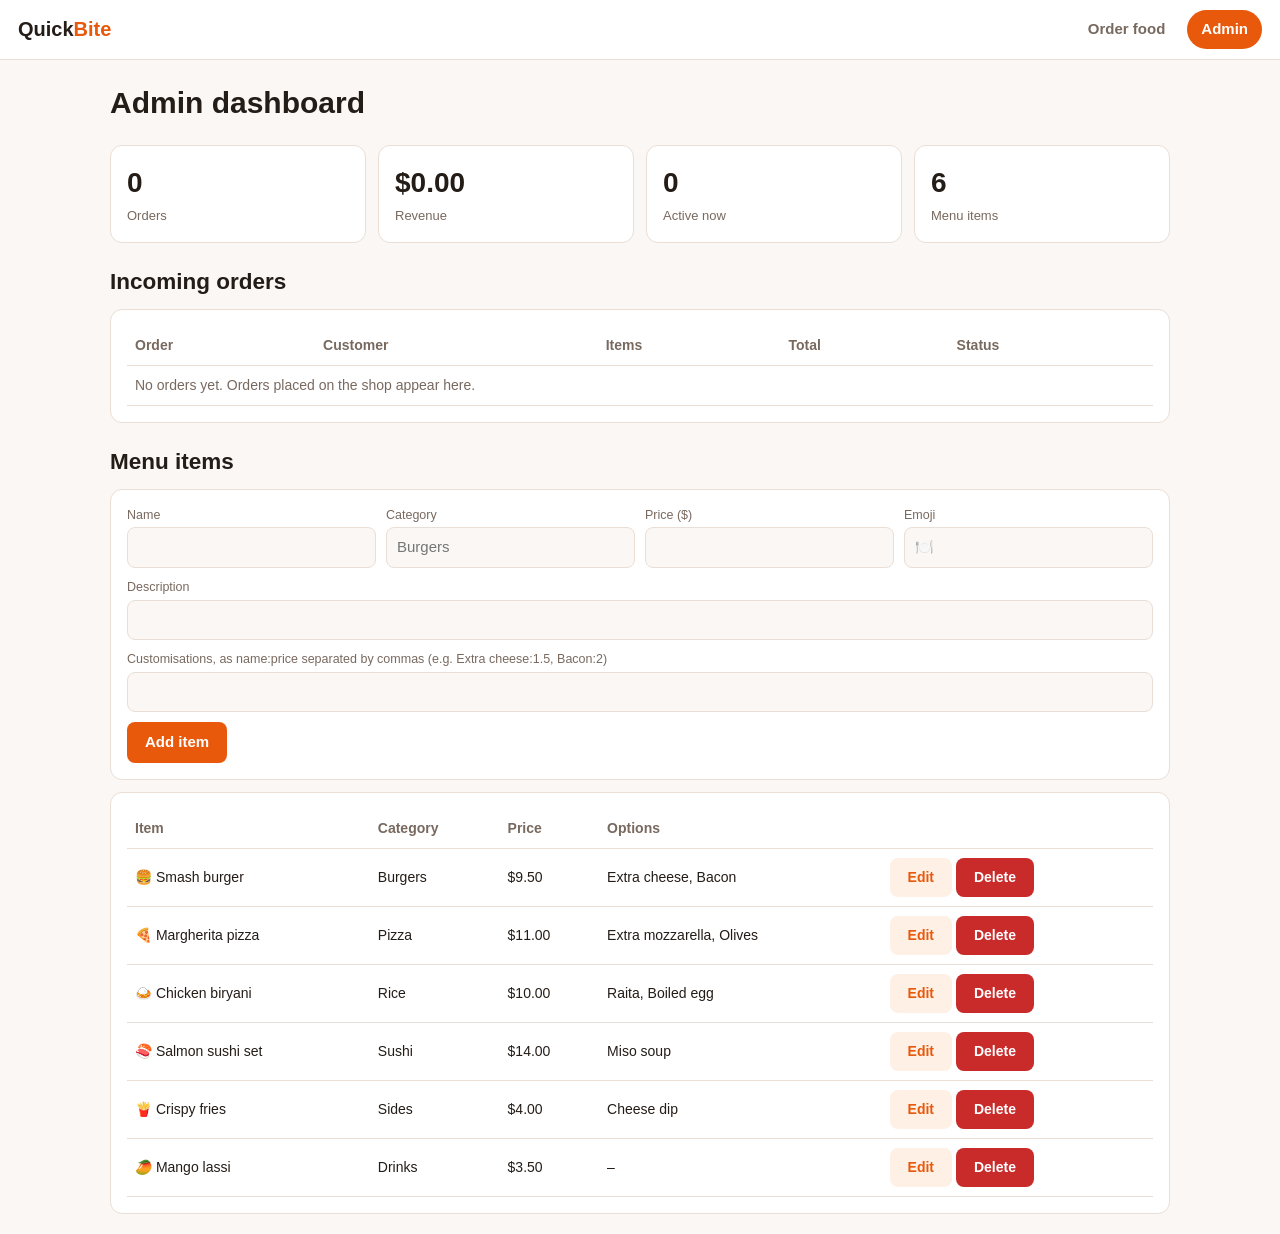
==== admin.html @ 3d996577 "first commit" ====
<!DOCTYPE html>
<html lang="en">

<head>
    <meta charset="utf-8">
    <meta name="viewport" content="width=device-width, initial-scale=1, viewport-fit=cover">
    <title>QuickBite – Admin dashboard</title>
    <link rel="stylesheet" href="styles.css">
</head>

<body>
    <nav>
        <div class="lg">Quick<b>Bite</b></div>
        <a class="tab" href="index.html">Order food</a>
        <a class="tab on" href="admin.html">Admin</a>
    </nav>

    <main class="w">
        <h1 style="margin-top:0">Admin dashboard</h1>
        <div class="stats" id="stats"></div>
        <h2 class="s">Incoming orders</h2>
        <div class="card sc">
            <table>
                <thead>
                    <tr>
                        <th>Order</th>
                        <th>Customer</th>
                        <th>Items</th>
                        <th>Total</th>
                        <th>Status</th>
                    </tr>
                </thead>
                <tbody id="ot"></tbody>
            </table>
        </div>
        <h2 class="s">Menu items</h2>
        <div class="card">
            <div class="f">
                <div><label class="l" for="fn">Name</label><input id="fn"></div>
                <div><label class="l" for="fc">Category</label><input id="fc" placeholder="Burgers"></div>
                <div><label class="l" for="fp">Price ($)</label><input id="fp" type="number" step="0.5"></div>
                <div><label class="l" for="fe">Emoji</label><input id="fe" value="🍽️"></div>
            </div>
            <div class="f">
                <div style="grid-column:1/-1"><label class="l" for="fd">Description</label><input id="fd"></div>
                <div style="grid-column:1/-1"><label class="l" for="fa">Customisations, as name:price separated by
                        commas
                        (e.g. Extra cheese:1.5, Bacon:2)</label><input id="fa"></div>
            </div>
            <div class="row" style="justify-content:flex-start">
                <button class="btn" id="fs">Add item</button>
                <button class="btn g hide" id="fx">Cancel edit</button>
            </div>
        </div>
        <div class="card sc" style="margin-top:12px">
            <table>
                <thead>
                    <tr>
                        <th>Item</th>
                        <th>Category</th>
                        <th>Price</th>
                        <th>Options</th>
                        <th></th>
                    </tr>
                </thead>
                <tbody id="mt"></tbody>
            </table>
        </div>
    </main>

    <script src="data.js"></script>
    <script src="admin.js"></script>
</body>

</html>
---- styles.css ----
:root{--bg:#faf7f4;--sf:#fff;--tx:#241c17;--mu:#78695f;--ln:#eadfd6;--ac:#e8590c;--ac2:#fff0e6;--ok:#2f9e44;box-sizing:border-box;padding-top:env(safe-area-inset-top,0px);padding-bottom:env(safe-area-inset-bottom,0px)}
@media (prefers-color-scheme:dark){:root:not([data-theme="light"]){--bg:#171210;--sf:#221a16;--tx:#f3ebe5;--mu:#b0a095;--ln:#3a2e27;--ac:#ff7a33;--ac2:#33201500}}
:root[data-theme="dark"]{--bg:#171210;--sf:#221a16;--tx:#f3ebe5;--mu:#b0a095;--ln:#3a2e27;--ac:#ff7a33;--ac2:#332015}
html{height:100%;scroll-padding-top:env(safe-area-inset-top,0px)}*{box-sizing:border-box}
body{margin:0;background:var(--bg);color:var(--tx);font:15px/1.5 "Trebuchet MS","Segoe UI",sans-serif}
button,input,select,textarea{font:inherit;color:inherit}
:focus-visible{outline:2px solid var(--ac);outline-offset:2px}
nav{position:sticky;top:env(safe-area-inset-top,0px);z-index:5;background:var(--sf);border-bottom:1px solid var(--ln);display:flex;align-items:center;gap:8px;padding:10px 18px}
.lg{font-weight:800;font-size:20px;margin-right:auto}.lg b{color:var(--ac)}
.tab{border:0;background:none;padding:8px 14px;border-radius:20px;cursor:pointer;color:var(--mu);font-weight:600;text-decoration:none}
.tab.on{background:var(--ac);color:#fff}
.btn{border:0;background:var(--ac);color:#fff;padding:9px 18px;border-radius:8px;font-weight:700;cursor:pointer}
.btn.g{background:var(--ac2);color:var(--ac)}.btn.d{background:#c92a2a}
.w{max-width:1100px;margin:0 auto;padding:20px}
.hero{background:var(--ac);color:#fff;border-radius:16px;padding:34px 28px;margin-bottom:22px}
.hero h1{margin:0 0 6px;font-size:34px;line-height:1.1}.hero p{margin:0;opacity:.9}
.cats{display:flex;gap:8px;flex-wrap:wrap;margin-bottom:16px}
.cats button{border:1px solid var(--ln);background:var(--sf);padding:6px 14px;border-radius:20px;cursor:pointer}
.cats button.on{background:var(--tx);color:var(--bg);border-color:var(--tx)}
.grid{display:grid;grid-template-columns:repeat(auto-fill,minmax(230px,1fr));gap:14px}
.it{background:var(--sf);border:1px solid var(--ln);border-radius:12px;padding:14px;display:flex;flex-direction:column;gap:6px}
.em{font-size:44px;background:var(--ac2);border-radius:10px;text-align:center;padding:8px}
.it h3{margin:4px 0 0;font-size:17px}.it p{margin:0;color:var(--mu);font-size:13.5px;flex:1}
.row{display:flex;justify-content:space-between;align-items:center;gap:8px}
.pr{font-weight:800}
.ov{position:fixed;inset:0;background:#0008;display:none;align-items:center;justify-content:center;z-index:20;padding:16px}
.ov.on{display:flex}
.md{background:var(--sf);border-radius:14px;padding:22px;width:100%;max-width:440px;max-height:90vh;overflow:auto}
.md h2{margin:0 0 10px}
.opt{display:flex;justify-content:space-between;padding:7px 0;border-bottom:1px solid var(--ln);gap:10px}
.opt label{display:flex;gap:8px;align-items:center;cursor:pointer}
.cart{position:fixed;right:0;top:0;bottom:0;width:min(380px,100%);background:var(--sf);border-left:1px solid var(--ln);z-index:15;padding:20px;transform:translateX(100%);transition:transform .2s;display:flex;flex-direction:column;gap:10px;overflow:auto}
.cart.on{transform:none}
.card{background:var(--sf);border:1px solid var(--ln);border-radius:12px;padding:16px}
.stats{display:grid;grid-template-columns:repeat(auto-fit,minmax(170px,1fr));gap:12px;margin-bottom:18px}
.stat b{display:block;font-size:28px}.stat span{color:var(--mu);font-size:13px}
.sc{overflow-x:auto}table{width:100%;border-collapse:collapse;min-width:520px}
th,td{text-align:left;padding:9px 8px;border-bottom:1px solid var(--ln);font-size:14px;vertical-align:middle}th{color:var(--mu)}
input,select,textarea{background:var(--bg);border:1px solid var(--ln);border-radius:8px;padding:8px 10px;width:100%}
.f{display:grid;grid-template-columns:repeat(auto-fit,minmax(150px,1fr));gap:10px;margin-bottom:10px}
label.l{font-size:12.5px;color:var(--mu);display:block;margin-bottom:3px}
.bar{display:flex;gap:4px;margin-top:8px}.bar i{flex:1;height:6px;border-radius:3px;background:var(--ln)}.bar i.on{background:var(--ok)}
.tag{display:inline-block;padding:2px 10px;border-radius:12px;background:var(--ac2);color:var(--ac);font-size:12.5px;font-weight:700}
h2.s{margin:22px 0 10px}.mu{color:var(--mu)}
.hide{display:none}
@media (max-width:600px){.hero h1{font-size:26px}.tab{padding:8px 10px}}
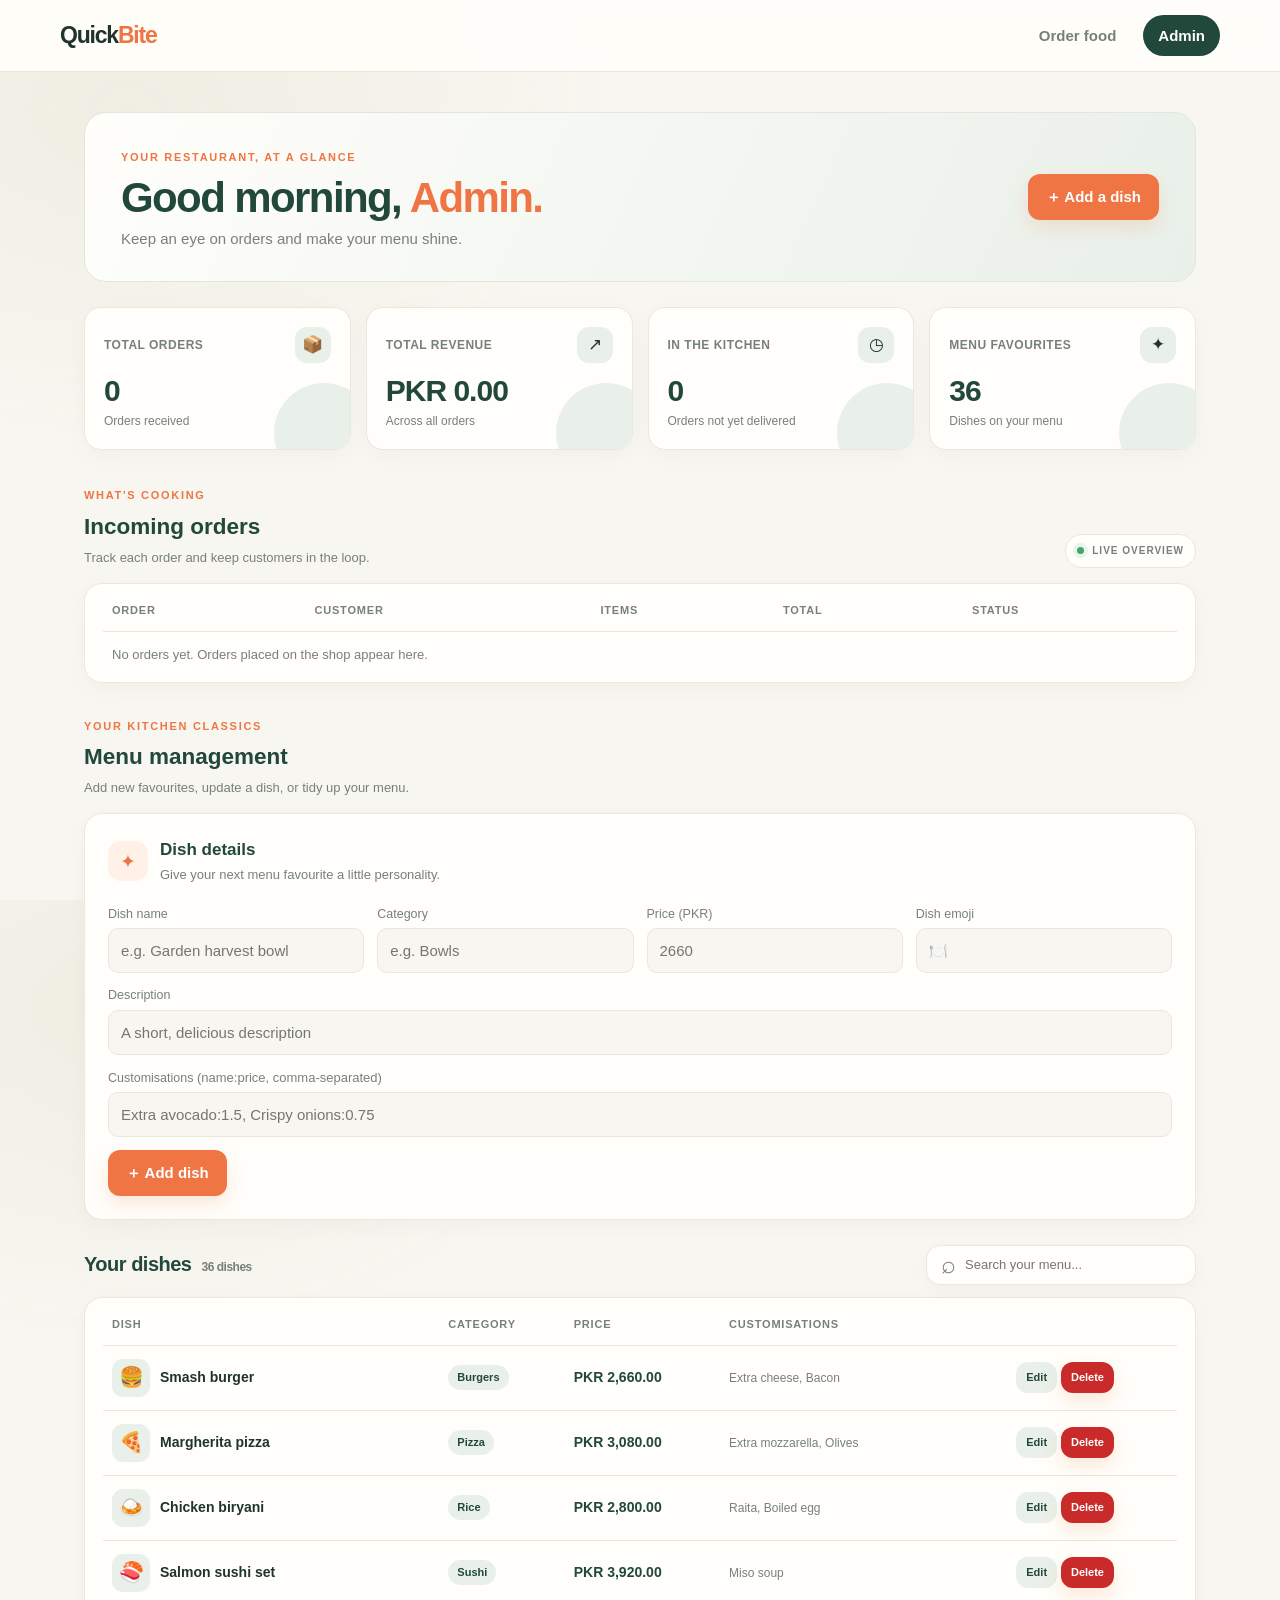
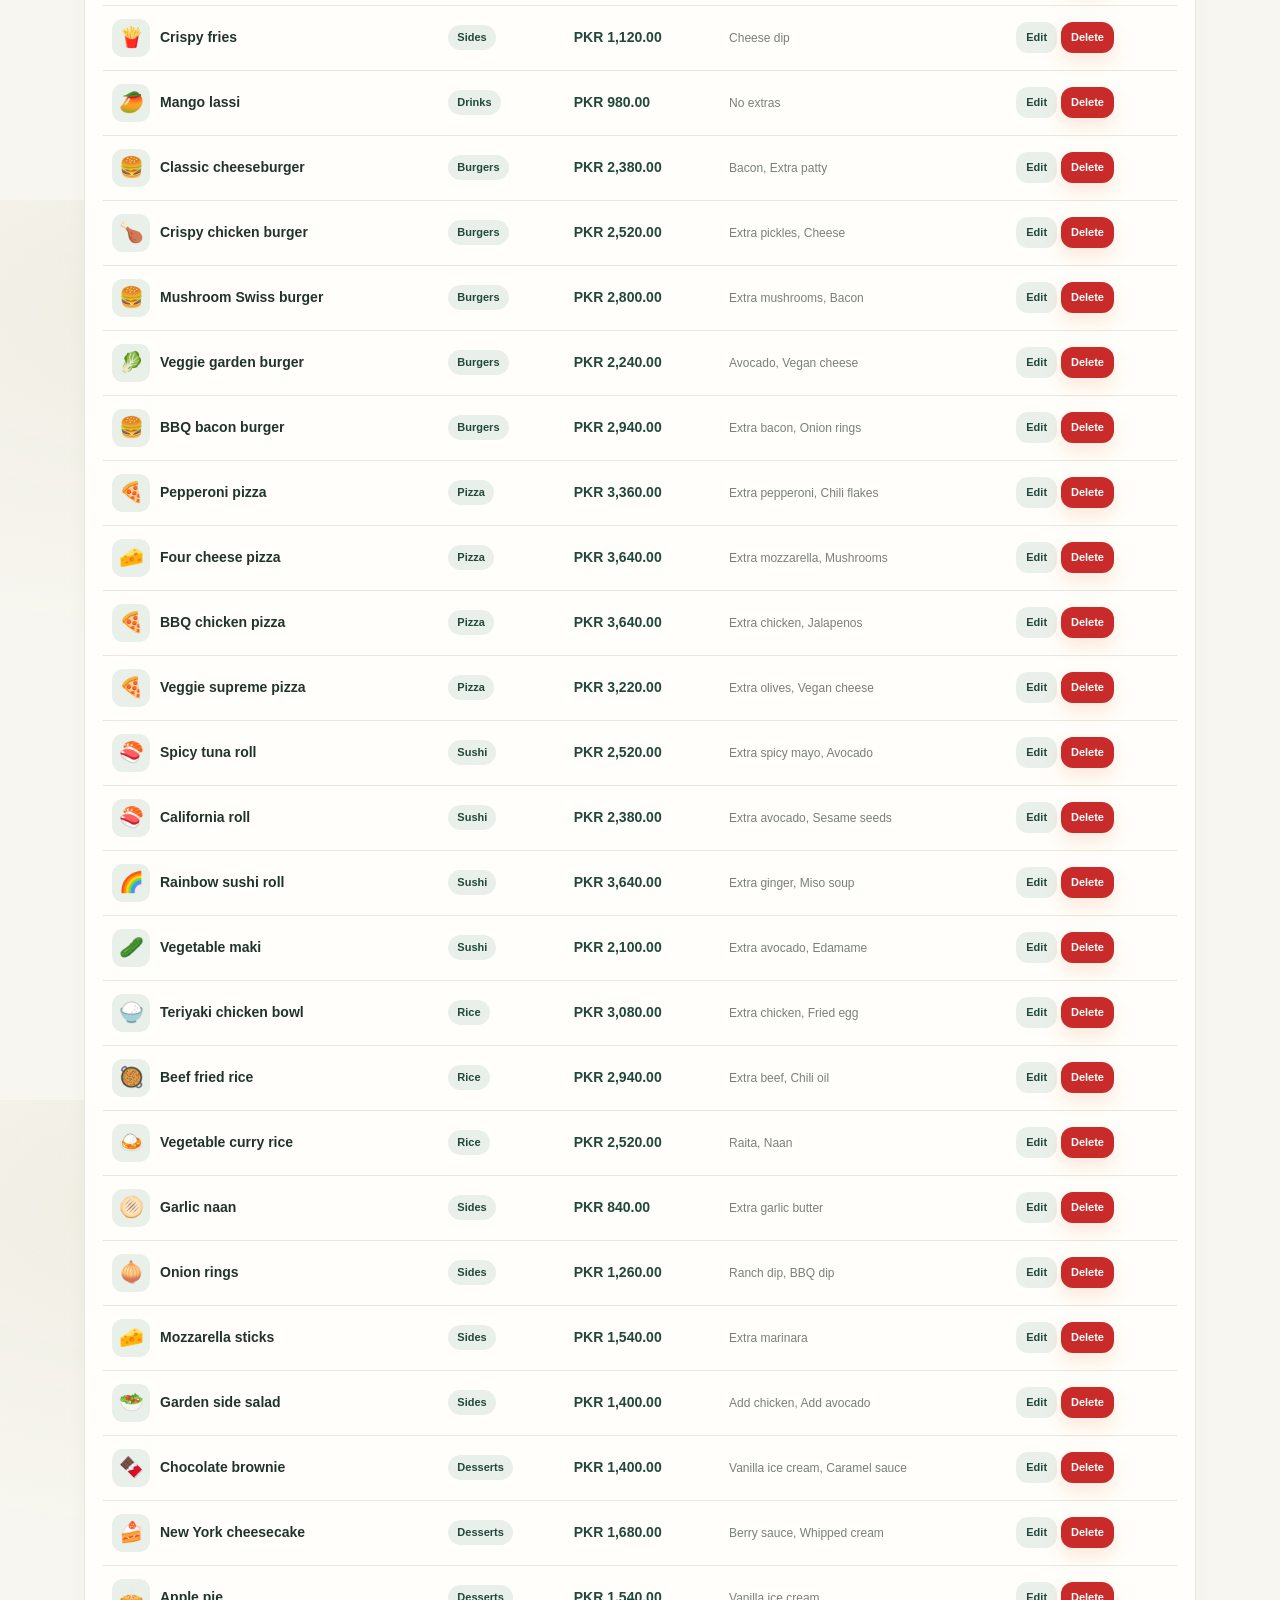
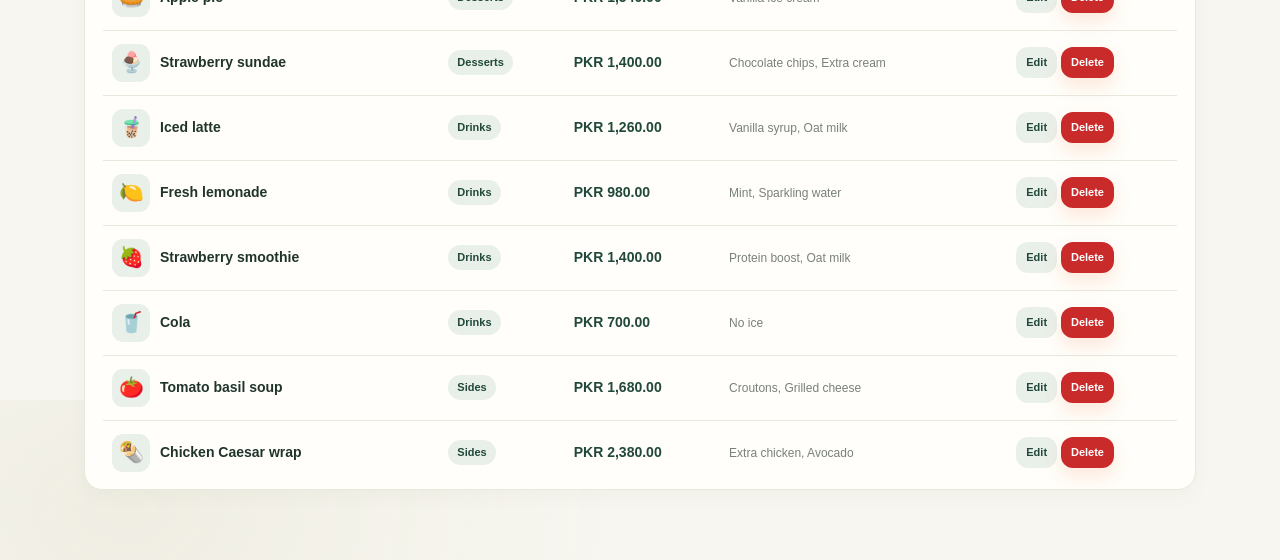
==== commit fb4fe429: "new theme added" ====
--- a/admin.html
+++ b/admin.html
@@ -10,16 +10,31 @@
 
 <body>
     <nav>
-        <div class="lg">Quick<b>Bite</b></div>
+        <a class="lg" href="admin.html">Quick<b>Bite</b></a>
         <a class="tab" href="index.html">Order food</a>
         <a class="tab on" href="admin.html">Admin</a>
     </nav>
 
     <main class="w">
-        <h1 style="margin-top:0">Admin dashboard</h1>
+        <header class="admin-hero">
+            <div>
+                <span class="eyebrow">YOUR RESTAURANT, AT A GLANCE</span>
+                <h1>Good morning, <em>Admin.</em></h1>
+                <p>Keep an eye on orders and make your menu shine.</p>
+            </div>
+            <a class="btn admin-hero-btn" href="#menu-management">＋ Add a dish</a>
+        </header>
         <div class="stats" id="stats"></div>
-        <h2 class="s">Incoming orders</h2>
-        <div class="card sc">
+        <section class="admin-section" aria-labelledby="orders-title">
+            <div class="admin-section-heading">
+                <div>
+                    <span class="eyebrow">WHAT'S COOKING</span>
+                    <h2 class="s" id="orders-title">Incoming orders</h2>
+                    <p class="mu">Track each order and keep customers in the loop.</p>
+                </div>
+                <span class="admin-live"><span></span> LIVE OVERVIEW</span>
+            </div>
+            <div class="card sc admin-table">
             <table>
                 <thead>
                     <tr>
@@ -32,40 +47,55 @@
                 </thead>
                 <tbody id="ot"></tbody>
             </table>
-        </div>
-        <h2 class="s">Menu items</h2>
-        <div class="card">
-            <div class="f">
-                <div><label class="l" for="fn">Name</label><input id="fn"></div>
-                <div><label class="l" for="fc">Category</label><input id="fc" placeholder="Burgers"></div>
-                <div><label class="l" for="fp">Price ($)</label><input id="fp" type="number" step="0.5"></div>
-                <div><label class="l" for="fe">Emoji</label><input id="fe" value="🍽️"></div>
             </div>
-            <div class="f">
-                <div style="grid-column:1/-1"><label class="l" for="fd">Description</label><input id="fd"></div>
-                <div style="grid-column:1/-1"><label class="l" for="fa">Customisations, as name:price separated by
-                        commas
-                        (e.g. Extra cheese:1.5, Bacon:2)</label><input id="fa"></div>
+        </section>
+        <section class="admin-section" id="menu-management" aria-labelledby="menu-title">
+            <div class="admin-section-heading">
+                <div>
+                    <span class="eyebrow">YOUR KITCHEN CLASSICS</span>
+                    <h2 class="s" id="menu-title">Menu management</h2>
+                    <p class="mu">Add new favourites, update a dish, or tidy up your menu.</p>
+                </div>
             </div>
-            <div class="row" style="justify-content:flex-start">
-                <button class="btn" id="fs">Add item</button>
-                <button class="btn g hide" id="fx">Cancel edit</button>
+            <div class="card admin-form-card">
+                <div class="admin-form-title">
+                    <span class="admin-form-icon">✦</span>
+                    <div><h3>Dish details</h3><p class="mu">Give your next menu favourite a little personality.</p></div>
+                </div>
+                <div class="f">
+                    <div><label class="l" for="fn">Dish name</label><input id="fn" placeholder="e.g. Garden harvest bowl"></div>
+                    <div><label class="l" for="fc">Category</label><input id="fc" placeholder="e.g. Bowls"></div>
+                    <div><label class="l" for="fp">Price (PKR)</label><input id="fp" type="number" min="0" step="1" placeholder="2660"></div>
+                    <div><label class="l" for="fe">Dish emoji</label><input id="fe" value="🍽️"></div>
+                </div>
+                <div class="f">
+                    <div class="admin-wide"><label class="l" for="fd">Description</label><input id="fd" placeholder="A short, delicious description"></div>
+                    <div class="admin-wide"><label class="l" for="fa">Customisations <span class="mu">(name:price, comma-separated)</span></label><input id="fa" placeholder="Extra avocado:1.5, Crispy onions:0.75"></div>
+                </div>
+                <div class="admin-form-actions">
+                    <button class="btn" id="fs">＋ Add dish</button>
+                    <button class="btn g hide" id="fx">Cancel edit</button>
+                </div>
             </div>
-        </div>
-        <div class="card sc" style="margin-top:12px">
-            <table>
-                <thead>
-                    <tr>
-                        <th>Item</th>
-                        <th>Category</th>
-                        <th>Price</th>
-                        <th>Options</th>
-                        <th></th>
-                    </tr>
-                </thead>
-                <tbody id="mt"></tbody>
-            </table>
-        </div>
+            <div class="menu-list-heading">
+                <h3>Your dishes <span class="menu-total" id="menu-total"></span></h3>
+                <label class="search admin-search"><span aria-hidden="true">⌕</span><input id="menu-filter" type="search" placeholder="Search your menu..." aria-label="Search menu items"></label>
+            </div>
+            <div class="card sc admin-table">
+                <table>
+                    <thead>
+                        <tr>
+                            <th>Dish</th>
+                            <th>Category</th>
+                            <th>Price</th>
+                            <th>Customisations</th>
+                            <th><span class="sr-only">Actions</span></th>
+                        </tr>
+                    </thead>
+                    <tbody id="mt"></tbody>
+                </table>
+            </div>
+        </section>
     </main>
 
     <script src="data.js"></script>
--- a/styles.css
+++ b/styles.css
@@ -1,46 +1,489 @@
-:root{--bg:#faf7f4;--sf:#fff;--tx:#241c17;--mu:#78695f;--ln:#eadfd6;--ac:#e8590c;--ac2:#fff0e6;--ok:#2f9e44;box-sizing:border-box;padding-top:env(safe-area-inset-top,0px);padding-bottom:env(safe-area-inset-bottom,0px)}
-@media (prefers-color-scheme:dark){:root:not([data-theme="light"]){--bg:#171210;--sf:#221a16;--tx:#f3ebe5;--mu:#b0a095;--ln:#3a2e27;--ac:#ff7a33;--ac2:#33201500}}
-:root[data-theme="dark"]{--bg:#171210;--sf:#221a16;--tx:#f3ebe5;--mu:#b0a095;--ln:#3a2e27;--ac:#ff7a33;--ac2:#332015}
-html{height:100%;scroll-padding-top:env(safe-area-inset-top,0px)}*{box-sizing:border-box}
-body{margin:0;background:var(--bg);color:var(--tx);font:15px/1.5 "Trebuchet MS","Segoe UI",sans-serif}
-button,input,select,textarea{font:inherit;color:inherit}
-:focus-visible{outline:2px solid var(--ac);outline-offset:2px}
-nav{position:sticky;top:env(safe-area-inset-top,0px);z-index:5;background:var(--sf);border-bottom:1px solid var(--ln);display:flex;align-items:center;gap:8px;padding:10px 18px}
-.lg{font-weight:800;font-size:20px;margin-right:auto}.lg b{color:var(--ac)}
-.tab{border:0;background:none;padding:8px 14px;border-radius:20px;cursor:pointer;color:var(--mu);font-weight:600;text-decoration:none}
-.tab.on{background:var(--ac);color:#fff}
-.btn{border:0;background:var(--ac);color:#fff;padding:9px 18px;border-radius:8px;font-weight:700;cursor:pointer}
-.btn.g{background:var(--ac2);color:var(--ac)}.btn.d{background:#c92a2a}
-.w{max-width:1100px;margin:0 auto;padding:20px}
-.hero{background:var(--ac);color:#fff;border-radius:16px;padding:34px 28px;margin-bottom:22px}
-.hero h1{margin:0 0 6px;font-size:34px;line-height:1.1}.hero p{margin:0;opacity:.9}
-.cats{display:flex;gap:8px;flex-wrap:wrap;margin-bottom:16px}
-.cats button{border:1px solid var(--ln);background:var(--sf);padding:6px 14px;border-radius:20px;cursor:pointer}
-.cats button.on{background:var(--tx);color:var(--bg);border-color:var(--tx)}
-.grid{display:grid;grid-template-columns:repeat(auto-fill,minmax(230px,1fr));gap:14px}
-.it{background:var(--sf);border:1px solid var(--ln);border-radius:12px;padding:14px;display:flex;flex-direction:column;gap:6px}
-.em{font-size:44px;background:var(--ac2);border-radius:10px;text-align:center;padding:8px}
-.it h3{margin:4px 0 0;font-size:17px}.it p{margin:0;color:var(--mu);font-size:13.5px;flex:1}
-.row{display:flex;justify-content:space-between;align-items:center;gap:8px}
-.pr{font-weight:800}
-.ov{position:fixed;inset:0;background:#0008;display:none;align-items:center;justify-content:center;z-index:20;padding:16px}
-.ov.on{display:flex}
-.md{background:var(--sf);border-radius:14px;padding:22px;width:100%;max-width:440px;max-height:90vh;overflow:auto}
-.md h2{margin:0 0 10px}
-.opt{display:flex;justify-content:space-between;padding:7px 0;border-bottom:1px solid var(--ln);gap:10px}
-.opt label{display:flex;gap:8px;align-items:center;cursor:pointer}
-.cart{position:fixed;right:0;top:0;bottom:0;width:min(380px,100%);background:var(--sf);border-left:1px solid var(--ln);z-index:15;padding:20px;transform:translateX(100%);transition:transform .2s;display:flex;flex-direction:column;gap:10px;overflow:auto}
-.cart.on{transform:none}
-.card{background:var(--sf);border:1px solid var(--ln);border-radius:12px;padding:16px}
-.stats{display:grid;grid-template-columns:repeat(auto-fit,minmax(170px,1fr));gap:12px;margin-bottom:18px}
-.stat b{display:block;font-size:28px}.stat span{color:var(--mu);font-size:13px}
-.sc{overflow-x:auto}table{width:100%;border-collapse:collapse;min-width:520px}
-th,td{text-align:left;padding:9px 8px;border-bottom:1px solid var(--ln);font-size:14px;vertical-align:middle}th{color:var(--mu)}
-input,select,textarea{background:var(--bg);border:1px solid var(--ln);border-radius:8px;padding:8px 10px;width:100%}
-.f{display:grid;grid-template-columns:repeat(auto-fit,minmax(150px,1fr));gap:10px;margin-bottom:10px}
-label.l{font-size:12.5px;color:var(--mu);display:block;margin-bottom:3px}
-.bar{display:flex;gap:4px;margin-top:8px}.bar i{flex:1;height:6px;border-radius:3px;background:var(--ln)}.bar i.on{background:var(--ok)}
-.tag{display:inline-block;padding:2px 10px;border-radius:12px;background:var(--ac2);color:var(--ac);font-size:12.5px;font-weight:700}
-h2.s{margin:22px 0 10px}.mu{color:var(--mu)}
-.hide{display:none}
-@media (max-width:600px){.hero h1{font-size:26px}.tab{padding:8px 10px}}
+:root {
+    color-scheme: light;
+    --bg: #f7f6f0;
+    --sf: #fffefa;
+    --tx: #20342c;
+    --mu: #788179;
+    --ln: #e8e8dd;
+    --ac: #ef7544;
+    --ac2: #fff0e8;
+    --green: #21483b;
+    --green-soft: #e9f0e9;
+    --ok: #2f9e44;
+    --shadow: 0 18px 50px #26392b12;
+    box-sizing: border-box;
+    padding-top: env(safe-area-inset-top, 0px);
+    padding-bottom: env(safe-area-inset-bottom, 0px);
+}
+
+@media (prefers-color-scheme: dark) {
+    :root:not([data-theme="light"]) {
+        color-scheme: dark;
+        --bg: #151c18;
+        --sf: #202923;
+        --tx: #f1f3eb;
+        --mu: #a7b0a7;
+        --ln: #344139;
+        --ac: #ff9167;
+        --ac2: #39291f;
+        --green: #b6d2b9;
+        --green-soft: #29372d;
+        --shadow: 0 18px 50px #00000030;
+    }
+}
+
+:root[data-theme="dark"] {
+    color-scheme: dark;
+    --bg: #151c18;
+    --sf: #202923;
+    --tx: #f1f3eb;
+    --mu: #a7b0a7;
+    --ln: #344139;
+    --ac: #ff9167;
+    --ac2: #39291f;
+    --green: #b6d2b9;
+    --green-soft: #29372d;
+    --shadow: 0 18px 50px #00000030;
+}
+
+html {
+    height: 100%;
+    scroll-padding-top: 90px;
+    scroll-behavior: smooth;
+}
+
+* { box-sizing: border-box; }
+
+body {
+    margin: 0;
+    background:
+        radial-gradient(ellipse at 10% 12%, #f0eee3 0, transparent 30rem),
+        var(--bg);
+    color: var(--tx);
+    font: 15px/1.55 "Trebuchet MS", "Segoe UI", sans-serif;
+}
+
+button, input, select, textarea { font: inherit; color: inherit; }
+a { color: inherit; }
+:focus-visible { outline: 3px solid var(--ac); outline-offset: 3px; }
+
+nav {
+    position: sticky;
+    top: env(safe-area-inset-top, 0px);
+    z-index: 5;
+    min-height: 72px;
+    background: color-mix(in srgb, var(--sf) 90%, transparent);
+    border-bottom: 1px solid var(--ln);
+    backdrop-filter: blur(18px);
+    display: flex;
+    align-items: center;
+    gap: 12px;
+    padding: 12px max(24px, calc((100% - 1160px) / 2));
+}
+
+.lg {
+    font-weight: 900;
+    font-size: 23px;
+    letter-spacing: -1.2px;
+    margin-right: auto;
+    text-decoration: none;
+}
+
+.lg b { color: var(--ac); }
+.tab {
+    border: 0;
+    background: none;
+    padding: 9px 15px;
+    border-radius: 999px;
+    cursor: pointer;
+    color: var(--mu);
+    font-weight: 700;
+    text-decoration: none;
+    transition: background .2s, color .2s, transform .2s;
+}
+
+.tab:hover { color: var(--tx); background: var(--green-soft); }
+.tab.on { background: var(--green); color: #fff; }
+
+.btn, .hero-cta {
+    display: inline-flex;
+    align-items: center;
+    justify-content: center;
+    gap: 9px;
+    border: 0;
+    background: var(--ac);
+    color: #fff;
+    padding: 11px 18px;
+    border-radius: 12px;
+    font-weight: 800;
+    text-decoration: none;
+    cursor: pointer;
+    box-shadow: 0 8px 18px #ef75442b;
+    transition: transform .2s, box-shadow .2s, filter .2s;
+}
+
+.btn:hover, .hero-cta:hover {
+    transform: translateY(-2px);
+    box-shadow: 0 12px 24px #ef75443b;
+    filter: saturate(1.08);
+}
+
+.btn.g { background: var(--green-soft); color: var(--green); box-shadow: none; }
+.btn.d { background: #c92a2a; }
+.w { max-width: 1160px; margin: 0 auto; padding: 36px 24px 70px; }
+
+.hero {
+    position: relative;
+    min-height: 400px;
+    overflow: hidden;
+    display: grid;
+    grid-template-columns: 1.1fr .9fr;
+    align-items: center;
+    margin: 4px 0 62px;
+    padding: 54px 7%;
+    color: #fffdf6;
+    background:
+        radial-gradient(ellipse at 78% 42%, #456c4c 0, transparent 36%),
+        linear-gradient(118deg, #173b31 0%, #285541 58%, #315c43 100%);
+    border-radius: 30px;
+    box-shadow: 0 24px 55px #183a2c2b;
+}
+
+.hero::after {
+    content: "";
+    position: absolute;
+    width: 360px;
+    height: 360px;
+    right: -90px;
+    bottom: -240px;
+    border: 1px solid #ffffff20;
+    border-radius: 50%;
+    box-shadow: 0 0 0 34px #ffffff08, 0 0 0 68px #ffffff08;
+}
+
+.hero-copy { position: relative; z-index: 1; max-width: 520px; }
+.eyebrow {
+    display: inline-flex;
+    align-items: center;
+    gap: 8px;
+    color: var(--ac);
+    font-size: 11px;
+    font-weight: 900;
+    letter-spacing: 1.7px;
+}
+
+.hero .eyebrow { color: #f7c89e; }
+.live-dot { width: 7px; height: 7px; border-radius: 50%; background: #f7c89e; box-shadow: 0 0 0 4px #f7c89e28; }
+.hero h1 { margin: 19px 0 12px; font-size: clamp(44px, 5.2vw, 68px); line-height: .99; letter-spacing: -3.4px; }
+.hero h1 em { color: #ffc287; font-style: normal; }
+.hero-copy > p { max-width: 420px; margin: 0 0 23px; color: #d3ddd2; font-size: 16px; }
+.hero-cta { color: #263d30; background: #fff7e9; box-shadow: none; }
+.hero-cta:hover { box-shadow: 0 12px 24px #0f251b48; }
+.hero-points { display: flex; flex-wrap: wrap; gap: 19px; margin-top: 24px; color: #d3ddd2; font-size: 12px; }
+.hero-points b { color: #ffc287; margin-right: 5px; font-size: 15px; }
+
+.hero-art { position: relative; z-index: 1; min-height: 290px; display: grid; place-items: center; }
+.hero-food {
+    position: relative;
+    z-index: 1;
+    display: grid;
+    place-items: center;
+    width: clamp(190px, 23vw, 265px);
+    aspect-ratio: 1;
+    border: 10px solid #fff9eb;
+    border-radius: 50%;
+    background: radial-gradient(circle, #fff5dc 0 57%, #f2dfb6 58% 64%, #fff8e9 65%);
+    font-size: clamp(105px, 13vw, 150px);
+    filter: drop-shadow(0 26px 25px #0f261b68);
+    transform: rotate(-9deg);
+    animation: float 5s ease-in-out infinite;
+}
+
+.food-orbit { position: absolute; width: 310px; aspect-ratio: 1; border: 1px dashed #ffffff47; border-radius: 50%; }
+.orbit-two { width: 360px; border-style: solid; border-color: #ffffff19; }
+.float-card {
+    position: absolute;
+    z-index: 2;
+    display: flex;
+    align-items: center;
+    gap: 9px;
+    padding: 11px 14px;
+    border: 1px solid #ffffff75;
+    border-radius: 14px;
+    background: #fffdf0;
+    color: #263d30;
+    box-shadow: 0 12px 25px #10281e42;
+    font-size: 11px;
+}
+
+.float-card b { display: block; }
+.float-rating { top: 21px; right: 0; display: block; transform: rotate(4deg); }
+.float-rating span { display: block; color: #e99b36; letter-spacing: 2px; }
+.float-fresh { bottom: 23px; left: 0; transform: rotate(-4deg); }
+.float-fresh span { font-size: 21px; }
+.art-spark { position: absolute; color: #ffc287; }
+.spark-one { top: 24px; left: 12%; font-size: 30px; }
+.spark-two { right: 10%; bottom: 12%; font-size: 24px; }
+@keyframes float { 50% { transform: translateY(-9px) rotate(-6deg); } }
+
+.menu-heading { display: flex; justify-content: space-between; align-items: end; gap: 20px; margin-bottom: 23px; }
+.menu-heading h2, .section-title { margin: 4px 0 0; color: var(--green); font-size: 32px; line-height: 1.2; letter-spacing: -1.2px; }
+.search {
+    display: flex;
+    align-items: center;
+    gap: 9px;
+    width: min(100%, 300px);
+    padding: 0 14px;
+    border: 1px solid var(--ln);
+    border-radius: 14px;
+    background: var(--sf);
+    color: var(--mu);
+    box-shadow: 0 5px 18px #26392b08;
+}
+
+.search > span { font-size: 25px; line-height: 1; }
+.search input { min-width: 0; padding: 12px 0; border: 0; outline: 0; background: transparent; box-shadow: none; }
+.search input:focus-visible { outline: 0; }
+.cats { display: flex; gap: 9px; flex-wrap: wrap; margin-bottom: 12px; }
+.cats button {
+    border: 1px solid var(--ln);
+    background: var(--sf);
+    padding: 8px 16px;
+    border-radius: 999px;
+    color: var(--mu);
+    font-size: 13px;
+    font-weight: 700;
+    cursor: pointer;
+    transition: all .2s;
+}
+
+.cats button:hover { border-color: var(--green); color: var(--green); transform: translateY(-1px); }
+.cats button.on { background: var(--green); color: #fff; border-color: var(--green); box-shadow: 0 5px 12px #21483b26; }
+.menu-count { margin: 0 0 12px; color: var(--mu); font-size: 12px; }
+.grid { display: grid; grid-template-columns: repeat(auto-fill, minmax(235px, 1fr)); gap: 18px; }
+.it {
+    display: flex;
+    flex-direction: column;
+    gap: 8px;
+    min-width: 0;
+    padding: 13px;
+    border: 1px solid var(--ln);
+    border-radius: 20px;
+    background: var(--sf);
+    box-shadow: 0 6px 22px #26392b08;
+    transition: transform .22s, box-shadow .22s, border-color .22s;
+}
+
+.it:hover { transform: translateY(-5px); border-color: #cdd8c9; box-shadow: var(--shadow); }
+.em {
+    display: grid;
+    place-items: center;
+    min-height: 160px;
+    border-radius: 14px;
+    background:
+        radial-gradient(circle at 50% 54%, #fffdf5 0 37%, transparent 38%),
+        linear-gradient(140deg, #f7ecdb, #e8eee1);
+    font-size: 68px;
+    transition: transform .25s;
+}
+
+.it:hover .em { transform: scale(1.015); }
+.it h3 { margin: 4px 2px 0; font-size: 17px; letter-spacing: -.3px; }
+.it p { flex: 1; margin: 0 2px; color: var(--mu); font-size: 13px; }
+.it .row { margin: 7px 2px 2px; }
+.row { display: flex; justify-content: space-between; align-items: center; gap: 8px; }
+.pr { color: var(--green); font-weight: 900; }
+.it .btn { padding: 9px 13px; font-size: 12px; }
+.hide { display: none !important; }
+
+.ov { position: fixed; inset: 0; z-index: 20; display: none; align-items: center; justify-content: center; padding: 16px; background: #101914a8; backdrop-filter: blur(5px); }
+.ov.on { display: flex; }
+.md { width: 100%; max-width: 460px; max-height: 90vh; overflow: auto; padding: 26px; border: 1px solid var(--ln); border-radius: 22px; background: var(--sf); box-shadow: 0 28px 80px #0003; animation: modal-in .2s ease-out; }
+.md h2 { margin: 0 0 10px; color: var(--green); letter-spacing: -.7px; }
+@keyframes modal-in { from { opacity: 0; transform: translateY(10px) scale(.98); } }
+.opt { display: flex; justify-content: space-between; gap: 10px; padding: 10px 0; border-bottom: 1px solid var(--ln); }
+.opt label { display: flex; align-items: center; gap: 8px; cursor: pointer; }
+.cart {
+    position: fixed;
+    top: 0;
+    right: 0;
+    bottom: 0;
+    z-index: 15;
+    display: flex;
+    flex-direction: column;
+    gap: 12px;
+    width: min(400px, 100%);
+    overflow: auto;
+    padding: 24px;
+    border-left: 1px solid var(--ln);
+    background: var(--sf);
+    box-shadow: -20px 0 55px #00000017;
+    transform: translateX(105%);
+    transition: transform .28s cubic-bezier(.2,.8,.2,1);
+}
+
+.cart.on { transform: none; }
+.cart h2 { color: var(--green); letter-spacing: -.7px; }
+.card { border: 1px solid var(--ln); border-radius: 18px; background: var(--sf); box-shadow: 0 6px 22px #26392b08; padding: 18px; }
+.stats { display: grid; grid-template-columns: repeat(auto-fit, minmax(170px, 1fr)); gap: 14px; margin-bottom: 22px; }
+.stat b { display: block; color: var(--green); font-size: 28px; }
+.stat span { color: var(--mu); font-size: 13px; }
+.sc { overflow-x: auto; }
+table { width: 100%; border-collapse: collapse; min-width: 520px; }
+th, td { padding: 11px 9px; border-bottom: 1px solid var(--ln); text-align: left; vertical-align: middle; font-size: 14px; }
+th { color: var(--mu); }
+input, select, textarea { width: 100%; padding: 10px 12px; border: 1px solid var(--ln); border-radius: 10px; background: var(--bg); }
+input[type="radio"], input[type="checkbox"] { width: auto; accent-color: var(--ac); }
+.f { display: grid; grid-template-columns: repeat(auto-fit, minmax(150px, 1fr)); gap: 10px; margin-bottom: 10px; }
+label.l { display: block; margin-bottom: 4px; color: var(--mu); font-size: 12.5px; }
+.bar { display: flex; gap: 4px; margin-top: 8px; }
+.bar i { flex: 1; height: 6px; border-radius: 3px; background: var(--ln); }
+.bar i.on { background: var(--ok); }
+.tag { display: inline-block; padding: 3px 11px; border-radius: 999px; background: var(--ac2); color: var(--ac); font-size: 12px; font-weight: 800; }
+h2.s { margin: 26px 0 12px; color: var(--green); }
+.mu { color: var(--mu); }
+
+#item-detail { max-width: 760px; margin: 25px auto; padding: clamp(22px, 5vw, 46px); }
+.item-back { display: inline-flex; margin: 0 0 14px 5px; }
+.item-layout { display: grid; grid-template-columns: .9fr 1.1fr; align-items: center; gap: clamp(24px, 5vw, 48px); }
+.item-art { display: grid; place-items: center; min-height: 280px; border-radius: 22px; background: radial-gradient(circle at 50% 50%, #fffdf5 0 36%, transparent 37%), linear-gradient(140deg, #f7ecdb, #e8eee1); font-size: clamp(100px, 16vw, 150px); }
+.item-info h1 { margin: 8px 0; color: var(--green); font-size: clamp(30px, 5vw, 42px); line-height: 1.1; letter-spacing: -1.7px; }
+.item-info > p { margin: 0 0 16px; }
+.item-price { margin: 14px 0 22px !important; font-size: 22px; }
+.item-benefits { display: flex; flex-wrap: wrap; gap: 9px; margin: 18px 0 24px; }
+.item-benefits span { padding: 7px 10px; border-radius: 999px; background: var(--green-soft); color: var(--green); font-size: 11px; font-weight: 700; }
+.item-cta { min-height: 48px; }
+.section-title { margin-bottom: 20px; }
+
+@media (max-width: 700px) {
+    nav { min-height: 64px; gap: 5px; padding: 10px 14px; }
+    .lg { font-size: 20px; }
+    .tab { padding: 8px 10px; font-size: 13px; }
+    nav .btn { padding: 9px 12px; font-size: 12px; }
+    .w { padding: 22px 16px 50px; }
+    .hero { grid-template-columns: 1fr; gap: 4px; min-height: auto; margin: 0 0 42px; padding: 36px 26px 22px; border-radius: 24px; }
+    .hero h1 { font-size: clamp(44px, 12vw, 60px); }
+    .hero-art { min-height: 230px; }
+    .hero-food { width: 185px; font-size: 105px; }
+    .food-orbit { width: 245px; }
+    .orbit-two { width: 285px; }
+    .float-rating { top: 9px; right: 0; }
+    .float-fresh { bottom: 8px; left: 0; }
+    .menu-heading { align-items: stretch; flex-direction: column; gap: 15px; }
+    .menu-heading h2, .section-title { font-size: 28px; }
+    .search { width: 100%; }
+    .grid { grid-template-columns: repeat(auto-fill, minmax(160px, 1fr)); gap: 12px; }
+    .it { padding: 10px; border-radius: 16px; }
+    .em { min-height: 125px; font-size: 56px; }
+    .it .row { align-items: center; }
+    .it .btn { padding: 8px 10px; font-size: 11px; }
+    #item-detail { padding: 18px; }
+    .item-layout { grid-template-columns: 1fr; gap: 20px; }
+    .item-art { min-height: 215px; font-size: 112px; }
+}
+
+@media (max-width: 380px) {
+    nav { gap: 2px; padding-inline: 9px; }
+    .lg { font-size: 18px; letter-spacing: -.8px; }
+    .tab { padding-inline: 7px; font-size: 12px; }
+    nav .btn { padding-inline: 9px; }
+    .grid { grid-template-columns: 1fr 1fr; }
+    .it .row { align-items: flex-start; flex-direction: column; }
+}
+
+@media (prefers-reduced-motion: reduce) {
+    *, *::before, *::after { scroll-behavior: auto !important; animation-duration: .01ms !important; animation-iteration-count: 1 !important; transition-duration: .01ms !important; }
+}
+
+.admin-hero {
+    display: flex;
+    align-items: center;
+    justify-content: space-between;
+    gap: 24px;
+    margin: 4px 0 25px;
+    padding: 31px 36px;
+    border: 1px solid #dfe8db;
+    border-radius: 22px;
+    background: linear-gradient(115deg, var(--sf), var(--green-soft));
+}
+
+.admin-hero h1 { margin: 7px 0 4px; color: var(--green); font-size: clamp(30px, 4vw, 42px); line-height: 1.15; letter-spacing: -1.6px; }
+.admin-hero h1 em { color: var(--ac); font-style: normal; }
+.admin-hero p, .admin-section-heading p, .admin-form-title p { margin: 0; color: var(--mu); }
+.admin-hero-btn { flex-shrink: 0; }
+.admin-hero-btn:first-letter { font-size: 17px; }
+
+.stats { grid-template-columns: repeat(4, minmax(0, 1fr)); gap: 15px; margin-bottom: 32px; }
+.admin-stat {
+    position: relative;
+    overflow: hidden;
+    min-height: 140px;
+    padding: 19px;
+    border-radius: 17px;
+    transition: transform .2s, box-shadow .2s;
+}
+
+.admin-stat:hover { transform: translateY(-3px); box-shadow: var(--shadow); }
+.admin-stat::after { content: ""; position: absolute; right: -24px; bottom: -34px; width: 100px; height: 100px; border-radius: 50%; background: var(--green-soft); }
+.admin-stat-top { position: relative; z-index: 1; display: flex; justify-content: space-between; align-items: center; }
+.admin-stat-label { color: var(--mu); font-size: 12px; font-weight: 800; letter-spacing: .5px; text-transform: uppercase; }
+.admin-stat-icon { display: grid; place-items: center; width: 36px; height: 36px; border-radius: 12px; background: var(--green-soft); font-size: 17px; }
+.admin-stat-value { position: relative; z-index: 1; display: block; margin-top: 11px; color: var(--green); font-size: 30px; line-height: 1.1; letter-spacing: -1px; }
+.admin-stat-note { position: relative; z-index: 1; display: block; margin-top: 5px; color: var(--mu); font-size: 12px; }
+
+.admin-section { margin-top: 30px; scroll-margin-top: 95px; }
+.admin-section-heading { display: flex; justify-content: space-between; align-items: end; gap: 15px; margin-bottom: 15px; }
+.admin-section-heading .s { margin: 4px 0 3px; }
+.admin-live { display: inline-flex; align-items: center; gap: 8px; padding: 8px 11px; border: 1px solid var(--ln); border-radius: 999px; background: var(--sf); color: var(--mu); font-size: 10px; font-weight: 900; letter-spacing: 1px; white-space: nowrap; }
+.admin-live span { width: 7px; height: 7px; border-radius: 50%; background: #45a46d; box-shadow: 0 0 0 4px #45a46d1c; }
+.admin-table { padding: 4px 18px; }
+.admin-table table { min-width: 650px; }
+.admin-table th { padding-top: 14px; padding-bottom: 12px; font-size: 11px; letter-spacing: .8px; text-transform: uppercase; }
+.admin-table td { padding-top: 13px; padding-bottom: 13px; }
+.admin-table tbody tr:last-child td { border-bottom: 0; }
+.admin-table select { min-width: 130px; padding: 8px 30px 8px 10px; border-radius: 9px; font-size: 12px; font-weight: 700; }
+.admin-order-id { color: var(--green); font-weight: 900; }
+.admin-customer { font-weight: 800; }
+.admin-customer-address { display: block; max-width: 220px; overflow: hidden; color: var(--mu); font-size: 11px; text-overflow: ellipsis; white-space: nowrap; }
+.admin-section .mu { font-size: 13px; }
+
+.admin-form-card { padding: 23px; }
+.admin-form-title { display: flex; align-items: center; gap: 12px; margin-bottom: 19px; }
+.admin-form-icon { display: grid; place-items: center; width: 40px; height: 40px; border-radius: 13px; background: var(--ac2); color: var(--ac); font-size: 19px; }
+.admin-form-title h3, .menu-list-heading h3 { margin: 0; color: var(--green); font-size: 17px; }
+.admin-form-title p { margin-top: 2px; font-size: 12px; }
+.admin-form-card .f { gap: 13px; margin-bottom: 13px; }
+.admin-form-card input { min-height: 43px; background: var(--bg); }
+.admin-form-card input:focus { border-color: var(--ac); outline: 0; box-shadow: 0 0 0 3px color-mix(in srgb, var(--ac) 15%, transparent); }
+.admin-wide { grid-column: 1 / -1; }
+.admin-form-actions { display: flex; gap: 9px; margin-top: 4px; }
+.menu-list-heading { display: flex; justify-content: space-between; align-items: center; gap: 14px; margin: 25px 0 12px; }
+.menu-list-heading h3 { font-size: 20px; letter-spacing: -.5px; }
+.menu-total { margin-left: 5px; color: var(--mu); font-size: 12px; font-weight: 600; }
+.admin-search { width: min(100%, 270px); }
+.admin-search input { padding: 9px 0; font-size: 13px; }
+.admin-dish { display: flex; align-items: center; gap: 10px; min-width: 200px; }
+.admin-dish-emoji { display: grid; flex: 0 0 38px; place-items: center; width: 38px; height: 38px; border-radius: 11px; background: var(--green-soft); font-size: 20px; }
+.admin-dish-name { color: var(--tx); font-weight: 800; }
+.admin-category { display: inline-block; padding: 4px 9px; border-radius: 999px; background: var(--green-soft); color: var(--green); font-size: 11px; font-weight: 800; }
+.admin-price { color: var(--green); font-weight: 900; white-space: nowrap; }
+.admin-options { max-width: 210px; color: var(--mu); font-size: 12px; }
+.admin-actions { white-space: nowrap; }
+.admin-actions .btn { padding: 7px 10px; font-size: 11px; }
+.sr-only { position: absolute; top: auto; left: 0; width: 1px; height: 1px; margin: -1px; overflow: hidden; clip: rect(0, 0, 0, 0); white-space: nowrap; }
+
+@media (max-width: 760px) {
+    .stats { grid-template-columns: repeat(2, minmax(0, 1fr)); }
+    .admin-hero { padding: 25px; }
+}
+
+@media (max-width: 520px) {
+    .admin-hero { align-items: flex-start; flex-direction: column; gap: 16px; padding: 23px 20px; }
+    .admin-hero h1 { font-size: 32px; }
+    .admin-live { align-self: flex-start; }
+    .admin-section-heading { align-items: flex-start; }
+    .admin-section-heading p { max-width: 290px; }
+    .admin-form-card { padding: 17px; }
+    .menu-list-heading { align-items: stretch; flex-direction: column; }
+    .admin-search { width: 100%; }
+}
